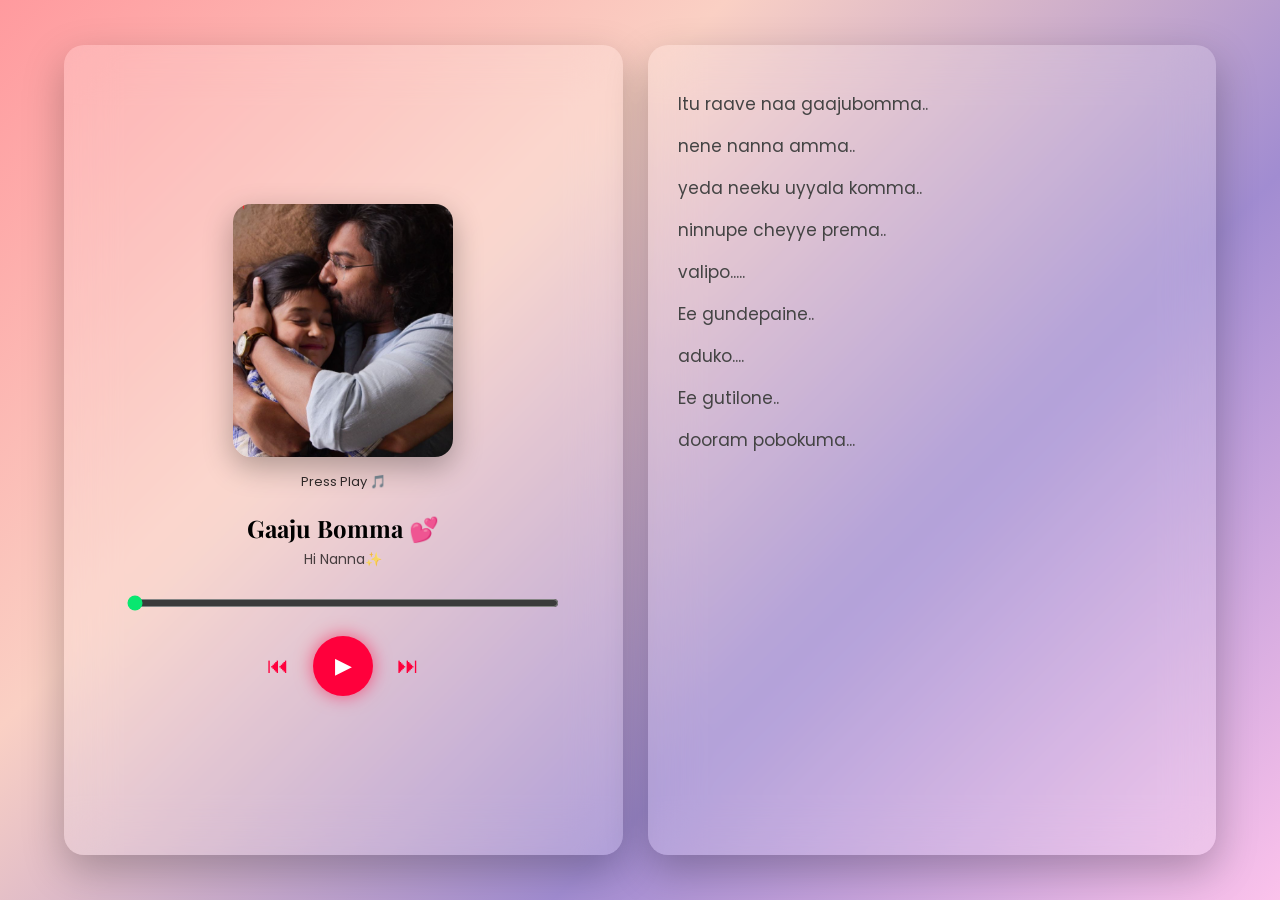
==== index.html @ d31b7506 "Initial commit" ====
<!DOCTYPE html>
<html lang="en">
<head>
  <meta charset="UTF-8">
  <title>Chinni Music Player 💕</title>
  <link rel="stylesheet" href="style.css">
</head>
<body>

<div class="player-container">

  <!-- LEFT SECTION -->
  <div class="left-section">

    <img src="Gaaju.png" class="album" id="album">

    <div id="currentLine" class="current-line">
      Press Play 🎵
    </div>

    <div class="song-info">
      <h1>Gaaju Bomma 💕</h1>
      <p>Hi Nanna✨</p>
    </div>

    <input type="range" id="progress" value="0">

    <div class="controls">
      <button id="prevBtn" class="control-btn">⏮</button>
      <button id="playBtn" class="play-btn">▶</button>
      <button id="nextBtn" class="control-btn">⏭</button>
    </div>

  </div>

  <!-- RIGHT SECTION -->
  <div class="right-section"></div>

  <audio id="song"></audio>

</div>

<script src="script.js"></script>
</body>
</html>
---- style.css ----
@import url('https://fonts.googleapis.com/css2?family=Playfair+Display:wght@500;600&family=Poppins:wght@300;400;600;700&display=swap');

/* ===== BODY ===== */
body {
  margin: 0;
  height: 100vh;
  overflow: hidden;
  font-family: 'Poppins', sans-serif;
  background: linear-gradient(135deg, #ff9a9e, #fad0c4, #a18cd1, #fbc2eb);

  display: flex;
  justify-content: center;
  align-items: center;
}

/* ===== MAIN WRAPPER ===== */
.player-container {
  width: 90%;
  max-width: 1200px;
  height: 90vh;

  display: flex;
  gap: 25px;              /* reduced gap */

  box-sizing: border-box;
}

/* ===== BOTH SECTIONS ===== */
.left-section,
.right-section {
  flex: 1;
  border-radius: 20px;

  backdrop-filter: blur(25px);
  background: rgba(255,255,255,0.18);
  box-shadow: 0 15px 40px rgba(0,0,0,0.25);
}

/* ===== LEFT SECTION ===== */
.left-section {
  display: flex;
  flex-direction: column;
  align-items: center;
  justify-content: center;

  padding: 25px;          /* reduced padding */
  text-align: center;
  gap: 15px;
}

.album {
  width: 220px;           /* slightly smaller */
  border-radius: 18px;
  box-shadow: 0 10px 30px rgba(0,0,0,0.3);
}

.song-info h1 {
  font-family: 'Playfair Display', serif;
  font-size: 24px;
  margin: 5px 0;
}

.song-info p {
  opacity: 0.7;
  margin: 0;
  font-size: 14px;
}

.current-line {
  font-size: 13px;
  opacity: 0.8;
}

/* ===== PROGRESS ===== */
#progress {
  width: 85%;
  margin: 10px 0;
  accent-color: #09e770;
}

/* ===== CONTROLS ===== */
.controls {
  display: flex;
  gap: 18px;
  align-items: center;
  justify-content: center;
}

.control-btn {
  background: transparent;
  border: none;
  font-size: 22px;
  cursor: pointer;
  color: #ff003c;
  transition: 0.3s;
}

.control-btn:hover {
  transform: scale(1.2);
}

.play-btn {
  width: 60px;
  height: 60px;
  border-radius: 50%;
  border: none;
  background: #ff003c;
  color: white;
  font-size: 22px;

  display: flex;
  align-items: center;
  justify-content: center;

  cursor: pointer;
  box-shadow: 0 0 18px rgba(255,0,60,0.6);
  transition: 0.3s;
}

.play-btn:hover {
  transform: scale(1.1);
}

/* ===== RIGHT SECTION (LYRICS) ===== */
.right-section {
  padding: 30px;
  overflow-y: auto;
  scroll-behavior: smooth;
}

/* Lyrics text */
.right-section p {
  font-size: 17px;
  margin: 16px 0;
  color: #444;
  transition: 0.3s ease;
}

.active {
  color: #ff003c;
  font-weight: 700;
  font-size: 20px;
}

/* ===== MOBILE ===== */
@media (max-width: 768px) {

  body {
    overflow: auto;
  }

  .player-container {
    flex-direction: column;
    height: auto;
    width: 95%;
  }

  .right-section {
    max-height: 300px;
  }

  .album {
    width: 190px;
  }
}
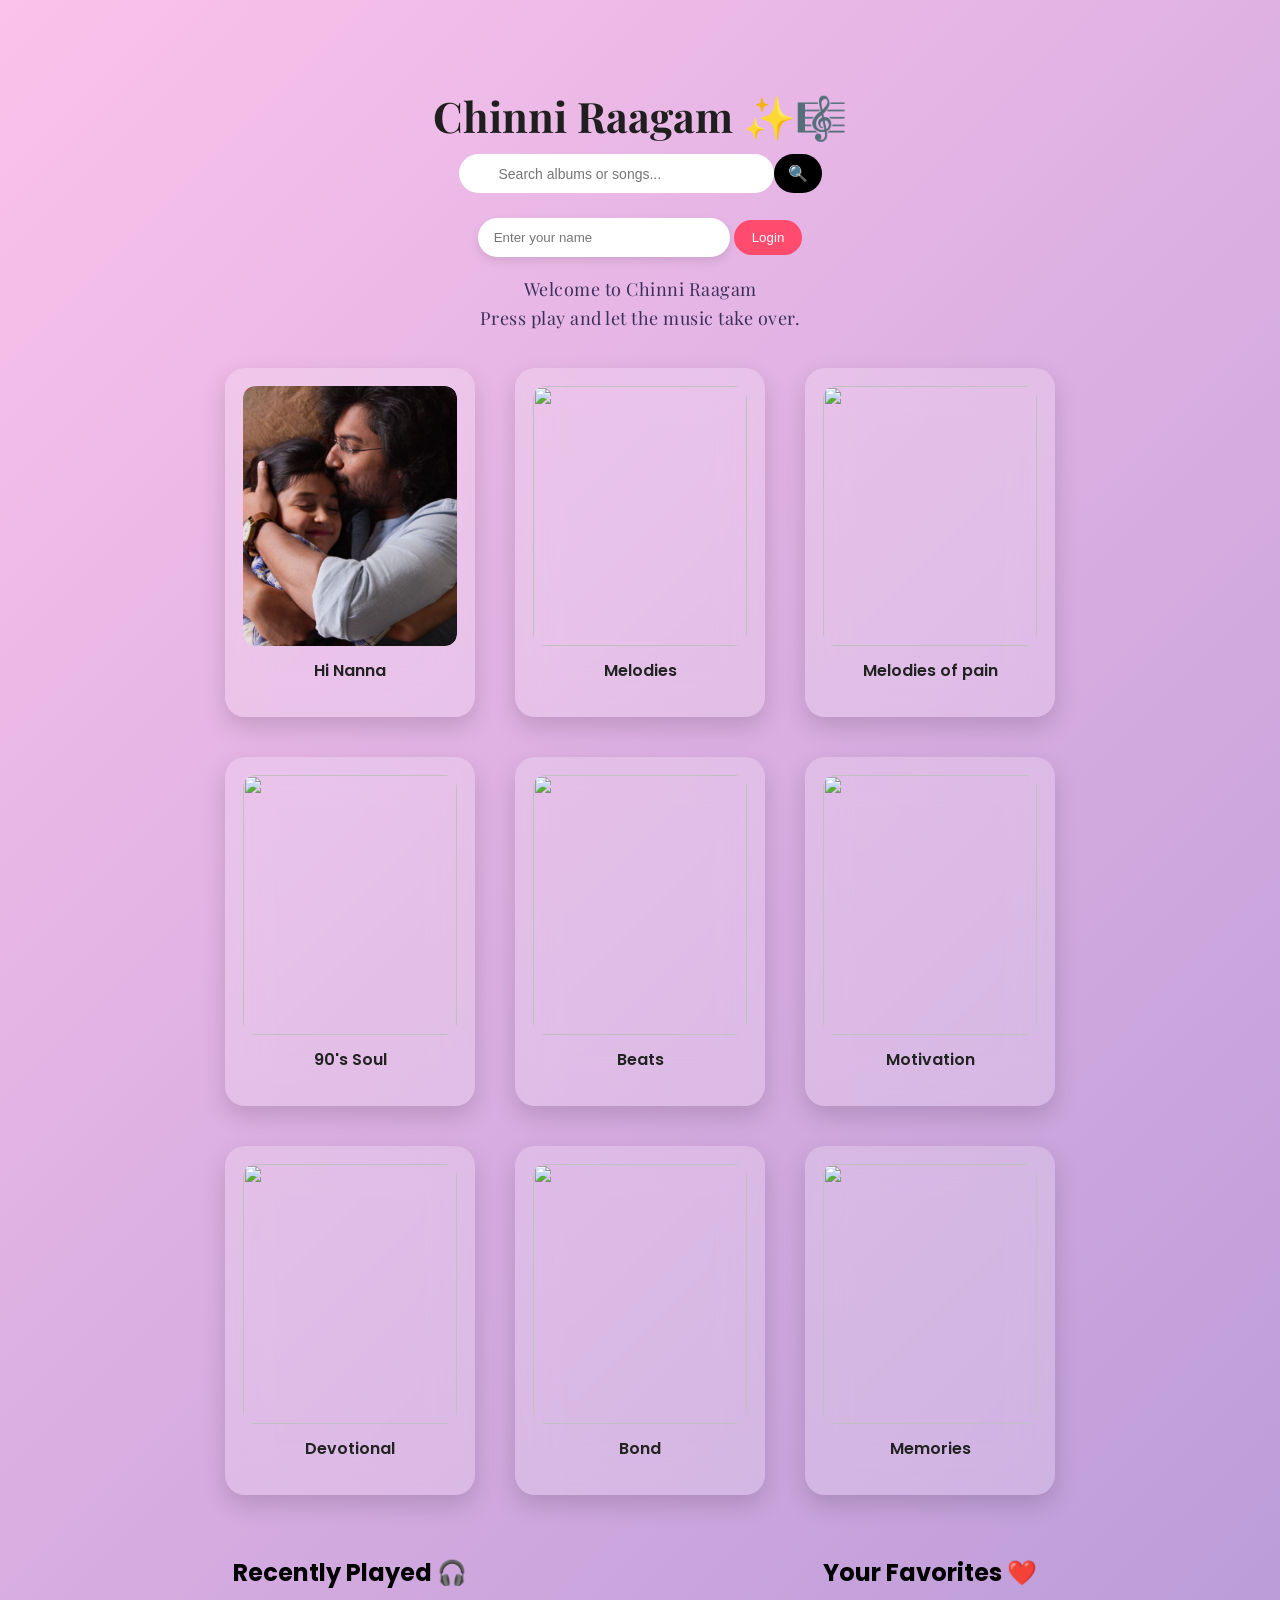
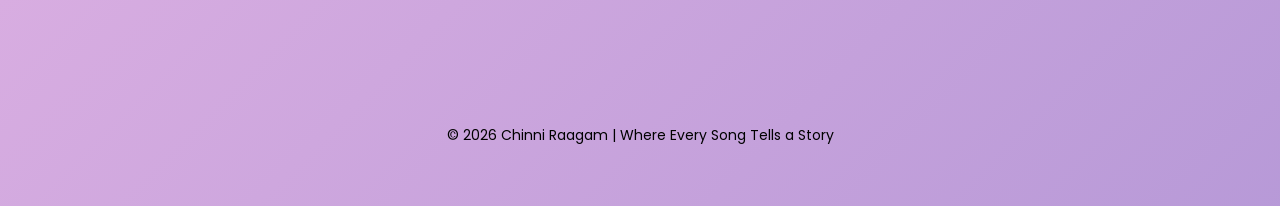
==== commit 526f889d: "index fixing" ====
--- a/index.html
+++ b/index.html
@@ -1,46 +1,261 @@
 <!DOCTYPE html>
 <html lang="en">
 <head>
-  <meta charset="UTF-8">
-  <title>Chinni Music Player 💕</title>
-  <link rel="stylesheet" href="style.css">
+<meta charset="UTF-8">
+<title>Chinni Raagam</title>
+<link rel="stylesheet" href="style.css">
 </head>
+
+<script src="script.js"></script>
 <body>
 
-<div class="player-container">
-
-  <!-- LEFT SECTION -->
-  <div class="left-section">
-
-    <img src="Gaaju.png" class="album" id="album">
-
-    <div id="currentLine" class="current-line">
-      Press Play 🎵
-    </div>
-
-    <div class="song-info">
-      <h1>Gaaju Bomma 💕</h1>
-      <p>Hi Nanna✨</p>
-    </div>
-
-    <input type="range" id="progress" value="0">
-
-    <div class="controls">
-      <button id="prevBtn" class="control-btn">⏮</button>
-      <button id="playBtn" class="play-btn">▶</button>
-      <button id="nextBtn" class="control-btn">⏭</button>
-    </div>
-
-  </div>
-
-  <!-- RIGHT SECTION -->
-  <div class="right-section"></div>
-
-  <audio id="song"></audio>
-
-</div>
-
-<script src="script.js"></script>
+<div class="home-wrapper">
+
+<h1 class="home-title">Chinni Raagam ✨🎼 </h1>
+<div class="search-box">
+
+
+
+<input 
+type="text"
+id="searchInput"
+placeholder="Search albums or songs... "
+
+onkeyup="searchMusic()"
+>
+<button onclick="searchMusic()" class="search-btn">🔍</button>
+
+
+</div>
+
+<div id="searchResults"></div>
+
+<div class="login-box">
+
+<input type="text" id="username"placeholder="Enter your name"> 
+
+<button onclick="loginUser()">Login</button>
+
+<p id="welcomeUser"></p>
+
+</div>
+
+<p class="home-text">
+Welcome to Chinni Raagam <br>
+Press play and let the music take over.
+</p>
+
+<div class="album-grid">
+
+<div class="album-card" onclick="location.href='album.html?album=HiNanna'">
+<div class="album-img">
+<img src="Gaaju.png">
+<div class="play-icon">▶</div>
+</div>
+<p>Hi Nanna</p>
+</div>
+
+<div class="album-card" onclick="location.href='album.html?album=melodies'">
+<div class="album-img">
+<img src="melodies.png">
+<div class="play-icon">▶</div>
+</div>
+<p>Melodies</p>
+</div>
+
+<div class="album-card" onclick="location.href='album.html?album=sad'">
+<div class="album-img">
+<img src="melody of pain.png">
+<div class="play-icon">▶</div>
+</div>
+<p>Melodies of pain</p>
+</div>
+
+<div class="album-card" onclick="location.href='album.html?album=soul'">
+<div class="album-img">
+<img src="90's soul.png">
+<div class="play-icon">▶</div>
+</div>
+<p>90's Soul</p>
+</div>
+
+<div class="album-card" onclick="location.href='album.html?album=beats'">
+<div class="album-img">
+<img src="Beats.png">
+<div class="play-icon">▶</div>
+</div>
+<p>Beats</p>
+</div>
+
+<div class="album-card" onclick="location.href='album.html?album=motivation'">
+<div class="album-img">
+<img src="motivation.png">
+<div class="play-icon">▶</div>
+</div>
+<p>Motivation</p>
+</div>
+<!-- Album 7 -->
+<div class="album-card" onclick="location.href='album.html?album=devotional'">
+
+<div class="album-img">
+<img src="devotional.png">
+<div class="play-icon">▶</div>
+</div>
+
+<p>Devotional</p>
+
+</div>
+
+<!-- Album 8 -->
+<div class="album-card" onclick="location.href='album.html?album=friendship'">
+
+<div class="album-img">
+<img src="Bonds.png">
+<div class="play-icon">▶</div>
+</div>
+
+<p>Bond</p>
+
+</div>
+
+<!-- Album 9 -->
+<div class="album-card" onclick="location.href='album.html?album=family'">
+
+<div class="album-img">
+<img src="Memories.png">
+<div class="play-icon">▶</div>
+</div>
+
+<p>Memories</p>
+
+</div>
+
+<h2>Recently Played 🎧</h2>
+
+<div id="recentList"></div>
+
+<h2>Your Favorites ❤️</h2>
+
+<div id="favoriteList"></div>
+
+</div>
+
+<footer class="home-footer">
+© 2026 Chinni Raagam | Where Every Song Tells a Story
+</footer>
+
+</div>
+
+<script>
+
+const musicData = {
+
+HiNanna:["Gaaju Bomma","Oo Chedhu Nijam","Ammaadi"],
+melodies:["Melody Song 1","Melody Song 2"],
+sad:["Sad Song 1"],
+soul:["Soul Song 1"],
+beats:["Beat Song 1"],
+motivation:["Motivation Song 1"],
+devotional:["Devotional Song 1"],
+friendship:["Friendship Song 1"],
+family:["Family Song 1"]
+
+};
+
+function searchMusic(){
+
+let input=document.getElementById("searchInput").value.toLowerCase();
+let results=document.getElementById("searchResults");
+
+results.innerHTML="";
+
+if(input==="") return;
+
+for(let album in musicData){
+
+musicData[album].forEach(song=>{
+
+if(song.toLowerCase().includes(input)){
+
+let div=document.createElement("div");
+
+div.className="result-item";
+div.innerText=song+" ("+album+")";
+
+div.onclick=function(){
+window.location.href="album.html?album="+album;
+};
+
+results.appendChild(div);
+
+}
+
+});
+
+}
+
+}
+
+
+
+/* LOGIN */
+
+function loginUser(){
+
+let name=document.getElementById("username").value;
+
+if(name===""){
+alert("Enter name");
+return;
+}
+
+localStorage.setItem("user",name);
+
+document.getElementById("welcomeUser").innerText="Welcome "+name+" 👋";
+
+loadFavorites();
+
+}
+
+
+
+
+window.onload=function(){
+
+let user=localStorage.getItem("user");
+
+if(user){
+document.getElementById("welcomeUser").innerText="Welcome "+user+" 🤗";
+loadFavorites();
+}
+
+};
+function loadRecent(){
+
+let recent = JSON.parse(localStorage.getItem("recentSongs")) || [];
+
+let container = document.getElementById("recentList");
+
+if(!container) return;
+
+container.innerHTML="";
+
+recent.forEach(song=>{
+
+let div=document.createElement("div");
+
+div.innerText="🎵 "+song;
+
+container.appendChild(div);
+
+});
+
+}
+
+loadRecent();
+
+
+
+</script>
 </body>
-</html>
- +</html>
--- a/style.css
+++ b/style.css
@@ -1,170 +1,448 @@
-@import url('https://fonts.googleapis.com/css2?family=Playfair+Display:wght@500;600&family=Poppins:wght@300;400;600;700&display=swap');
-
-/* ===== BODY ===== */
+@import url('https://fonts.googleapis.com/css2?family=Playfair+Display:wght@600&family=Poppins:wght@300;400;600&display=swap');
+
+/* ================= GLOBAL ================= */
+
 body {
   margin: 0;
-  height: 100vh;
-  overflow: hidden;
   font-family: 'Poppins', sans-serif;
-  background: linear-gradient(135deg, #ff9a9e, #fad0c4, #a18cd1, #fbc2eb);
-
-  display: flex;
-  justify-content: center;
-  align-items: center;
-}
-
-/* ===== MAIN WRAPPER ===== */
-.player-container {
+
+  background: linear-gradient(
+    -45deg,
+    #ff9a9e,
+    #fad0c4,
+    #a18cd1,
+    #fbc2eb
+  );
+
+  background-size: 400% 400%;
+  animation: gradientMove 12s ease infinite;
+
+  min-height: 100vh;
+}
+
+/* animated gradient */
+@keyframes gradientMove {
+
+  0% {
+    background-position: 0% 50%;
+  }
+
+  50% {
+    background-position: 100% 50%;
+  }
+
+  100% {
+    background-position: 0% 50%;
+  }
+
+}
+
+/* ================= PLAYER PAGE ================= */
+
+.main-container {
   width: 90%;
   max-width: 1200px;
-  height: 90vh;
-
+  margin: auto;
   display: flex;
-  gap: 25px;              /* reduced gap */
-
-  box-sizing: border-box;
-}
-
-/* ===== BOTH SECTIONS ===== */
-.left-section,
-.right-section {
+  gap: 40px;
+  padding: 40px 0;
+}
+
+/* LEFT PLAYER CARD */
+
+.player-card {
   flex: 1;
+  background: rgba(255,255,255,0.2);
+  backdrop-filter: blur(20px);
   border-radius: 20px;
-
-  backdrop-filter: blur(25px);
-  background: rgba(255,255,255,0.18);
-  box-shadow: 0 15px 40px rgba(0,0,0,0.25);
-}
-
-/* ===== LEFT SECTION ===== */
-.left-section {
+  padding: 40px 30px;
+  position: relative;
+}
+
+/* Back button */
+
+.back-row {
+  position: absolute;
+  top: 20px;
+  left: 20px;
+}
+
+.back-btn {
+  border: none;
+  background: rgba(0,0,0,0.1);
+  padding: 6px 14px;
+  border-radius: 20px;
+  cursor: pointer;
+  transition: 0.3s;
+}
+
+.back-btn:hover {
+  background: black;
+  color: white;
+}
+
+/* Center content */
+
+.center-content {
   display: flex;
   flex-direction: column;
   align-items: center;
-  justify-content: center;
-
-  padding: 25px;          /* reduced padding */
   text-align: center;
-  gap: 15px;
-}
-
-.album {
-  width: 220px;           /* slightly smaller */
-  border-radius: 18px;
-  box-shadow: 0 10px 30px rgba(0,0,0,0.3);
-}
-
-.song-info h1 {
+  margin-top: 40px;
+}
+
+/* Album image */
+
+#album {
+  width: 230px;
+  border-radius: 15px;
+  margin-bottom: 18px;
+}
+
+/* Current line */
+
+.current-line {
+  font-size: 15px;
+  margin-bottom: 8px;
+  font-weight: 500;
+}
+
+/* Song title */
+
+.center-content h1 {
   font-family: 'Playfair Display', serif;
-  font-size: 24px;
+  font-size: 28px;
   margin: 5px 0;
 }
 
-.song-info p {
-  opacity: 0.7;
-  margin: 0;
-  font-size: 14px;
-}
-
-.current-line {
-  font-size: 13px;
-  opacity: 0.8;
-}
-
-/* ===== PROGRESS ===== */
+/* Movie name */
+
+.movie-name {
+  margin-bottom: 18px;
+  font-size: 15px;
+}
+
+/* Progress bar */
+
 #progress {
-  width: 85%;
-  margin: 10px 0;
-  accent-color: #09e770;
-}
-
-/* ===== CONTROLS ===== */
+  width: 80%;
+  margin-bottom: 20px;
+}
+
+/* Controls */
+
 .controls {
   display: flex;
-  gap: 18px;
+  gap: 25px;
   align-items: center;
-  justify-content: center;
-}
-
-.control-btn {
-  background: transparent;
+}
+
+.controls button {
   border: none;
+  background: none;
   font-size: 22px;
   cursor: pointer;
-  color: #ff003c;
-  transition: 0.3s;
-}
-
-.control-btn:hover {
-  transform: scale(1.2);
-}
+}
+
+/* Play button */
 
 .play-btn {
   width: 60px;
   height: 60px;
   border-radius: 50%;
-  border: none;
-  background: #ff003c;
+  background: black;
   color: white;
   font-size: 22px;
-
   display: flex;
+  justify-content: center;
   align-items: center;
-  justify-content: center;
-
-  cursor: pointer;
-  box-shadow: 0 0 18px rgba(255,0,60,0.6);
-  transition: 0.3s;
-}
-
-.play-btn:hover {
-  transform: scale(1.1);
-}
-
-/* ===== RIGHT SECTION (LYRICS) ===== */
-.right-section {
-  padding: 30px;
+}
+
+/* RIGHT LYRICS CARD */
+
+.lyrics-card {
+  flex: 1;
+  background: rgba(255,255,255,0.2);
+  backdrop-filter: blur(20px);
+  border-radius: 20px;
+  padding: 50px 40px;
   overflow-y: auto;
-  scroll-behavior: smooth;
-}
-
-/* Lyrics text */
-.right-section p {
-  font-size: 17px;
-  margin: 16px 0;
-  color: #444;
-  transition: 0.3s ease;
+}
+
+/* Lyrics */
+
+.lyrics-container p {
+  font-size: 18px;
+  margin: 14px 0;
 }
 
 .active {
-  color: #ff003c;
-  font-weight: 700;
-  font-size: 20px;
-}
-
-/* ===== MOBILE ===== */
-@media (max-width: 768px) {
-
-  body {
-    overflow: auto;
-  }
-
-  .player-container {
-    flex-direction: column;
-    height: auto;
-    width: 95%;
-  }
-
-  .right-section {
-    max-height: 300px;
-  }
-
-  .album {
-    width: 190px;
-  }
-}
-
-
-
-
-
+  font-weight: bold;
+  font-size: 22px;
+}
+
+/* ================= HOME PAGE ================= */
+
+.home-wrapper{
+  text-align:center;
+  padding:60px 20px;
+}
+
+/* Title */
+
+
+.home-title{
+  font-family:'Playfair Display', serif;
+  font-size:42px;
+  margin-bottom:10px;
+  color:#1f1f1f;
+}
+
+/* Welcome text */
+
+.home-text{
+font-family: 'Playfair Display', serif;
+font-size:18px;
+color:#3b2f5a;
+margin-bottom:35px;
+line-height:1.6;
+letter-spacing:0.5px;
+}
+
+/* Album grid */
+
+.album-grid{
+  display:grid;
+  grid-template-columns:repeat(3,250px);
+  justify-content:center;
+  gap:40px;
+}
+
+/* Album card */
+
+
+.album-card{
+  background:rgba(255,255,255,0.2);
+  backdrop-filter:blur(20px);
+  border-radius:20px;
+  padding:18px;
+  cursor:pointer;
+  transition:all 0.35s ease;
+  box-shadow:0 10px 25px rgba(0,0,0,0.15);
+}
+
+.album-card:hover{
+  transform:translateY(-8px) scale(1.04);
+  box-shadow:0 20px 40px rgba(0,0,0,0.25);
+}
+
+/* Album image */
+
+
+.album-card img{
+  width:100%;
+  height:260px;
+  object-fit:cover;
+  border-radius:12px;
+  display:block;
+  transition:transform 0.5s ease;
+}
+.album-card:hover img{
+  transform:scale(1.08);
+}
+
+/* Album title */
+
+.album-card p{
+  margin-top:12px;
+  font-weight:600;
+  font-size:16px;
+  color:#222;
+}
+
+/* Footer */
+
+.home-footer{
+  margin-top:60px;
+  text-align:center;
+  font-size:14px;
+}
+.album-img{
+  position:relative;
+  width:100%;
+  height:260px;
+  overflow:hidden;
+  border-radius:12px;
+}
+
+.play-icon{
+position:absolute;
+top:50%;
+left:50%;
+transform:translate(-50%,-50%);
+width:50px;
+height:50px;
+background:black;
+color:white;
+border-radius:50%;
+display:flex;
+justify-content:center;
+align-items:center;
+font-size:20px;
+opacity:0;
+transition:0.3s;
+}
+
+.album-card:hover .play-icon{
+opacity:1;
+}
+/* SEARCH BAR */
+
+.search-box{
+position:relative;
+display:flex;
+justify-content:center;
+margin-bottom:25px;
+}
+
+.search-box input{
+width:260px;
+padding:10px 15px 10px 40px;
+border:none;
+border-radius:25px;
+outline:none;
+font-size:14px;
+}
+
+.search-icon{
+position:absolute;
+left:15px;
+top:50%;
+transform:translateY(-50%);
+font-size:16px;
+color:#444;
+}
+/* search button */
+.search-btn{
+background:black;
+color:white;
+border:none;
+padding:10px 14px;
+border-radius:20px;
+cursor:pointer;
+font-size:16px;
+}
+
+.search-btn:hover{
+background:#333;
+}
+
+/* SEARCH RESULTS */
+
+#searchResults{
+text-align:center;
+margin-bottom:20px;
+}
+
+.result-item{
+padding:6px;
+cursor:pointer;
+font-size:14px;
+}
+
+.result-item:hover{
+text-decoration:underline;
+}
+#favoriteList{
+display:flex;
+flex-direction:column;
+gap:8px;
+margin-top:10px;
+}
+#favoriteList div{
+background:rgba(255,255,255,0.25);
+backdrop-filter:blur(10px);
+padding:10px 15px;
+border-radius:12px;
+width:260px;
+font-weight:500;
+}
+.fav-item{
+display:flex;
+justify-content:space-between;
+align-items:center;
+background:rgba(255,255,255,0.25);
+padding:10px;
+border-radius:10px;
+margin:5px 0;
+width:260px;
+}
+.login-box input{
+padding:12px 16px;
+border-radius:25px;
+border:none;
+outline:none;
+width:220px;
+background:white;
+box-shadow:0 4px 10px rgba(0,0,0,0.1);
+}
+
+.login-box button{
+padding:10px 18px;
+border-radius:25px;
+background:#ff4b6e;
+color:white;
+border:none;
+cursor:pointer;
+font-weight:500;
+}
+/* WELCOME USER TEXT */
+
+#welcomeUser{
+font-family: 'Playfair Display', serif;
+font-size:18px;
+color:#4a3f7a;
+margin-top:10px;
+font-weight:600;
+letter-spacing:0.5px;
+text-decoration: underline;
+}
+/* RECENT SONGS */
+
+#recentList{
+display:flex;
+flex-direction:column;
+gap:8px;
+margin-bottom:20px;
+}
+
+#recentList div{
+background:rgba(255,255,255,0.25);
+padding:8px 12px;
+border-radius:10px;
+width:240px;
+}
+/* RECENT + FAVORITES LAYOUT */
+
+.music-sections{
+display:flex;
+justify-content:space-between;
+margin-top:60px;
+padding:0 80px;
+}
+
+.recent-section{
+width:45%;
+}
+
+.favorite-section{
+width:45%;
+}
+
+#recentList,
+#favoriteList{
+margin-top:15px;
+display:flex;
+flex-direction:column;
+gap:12px;
+}
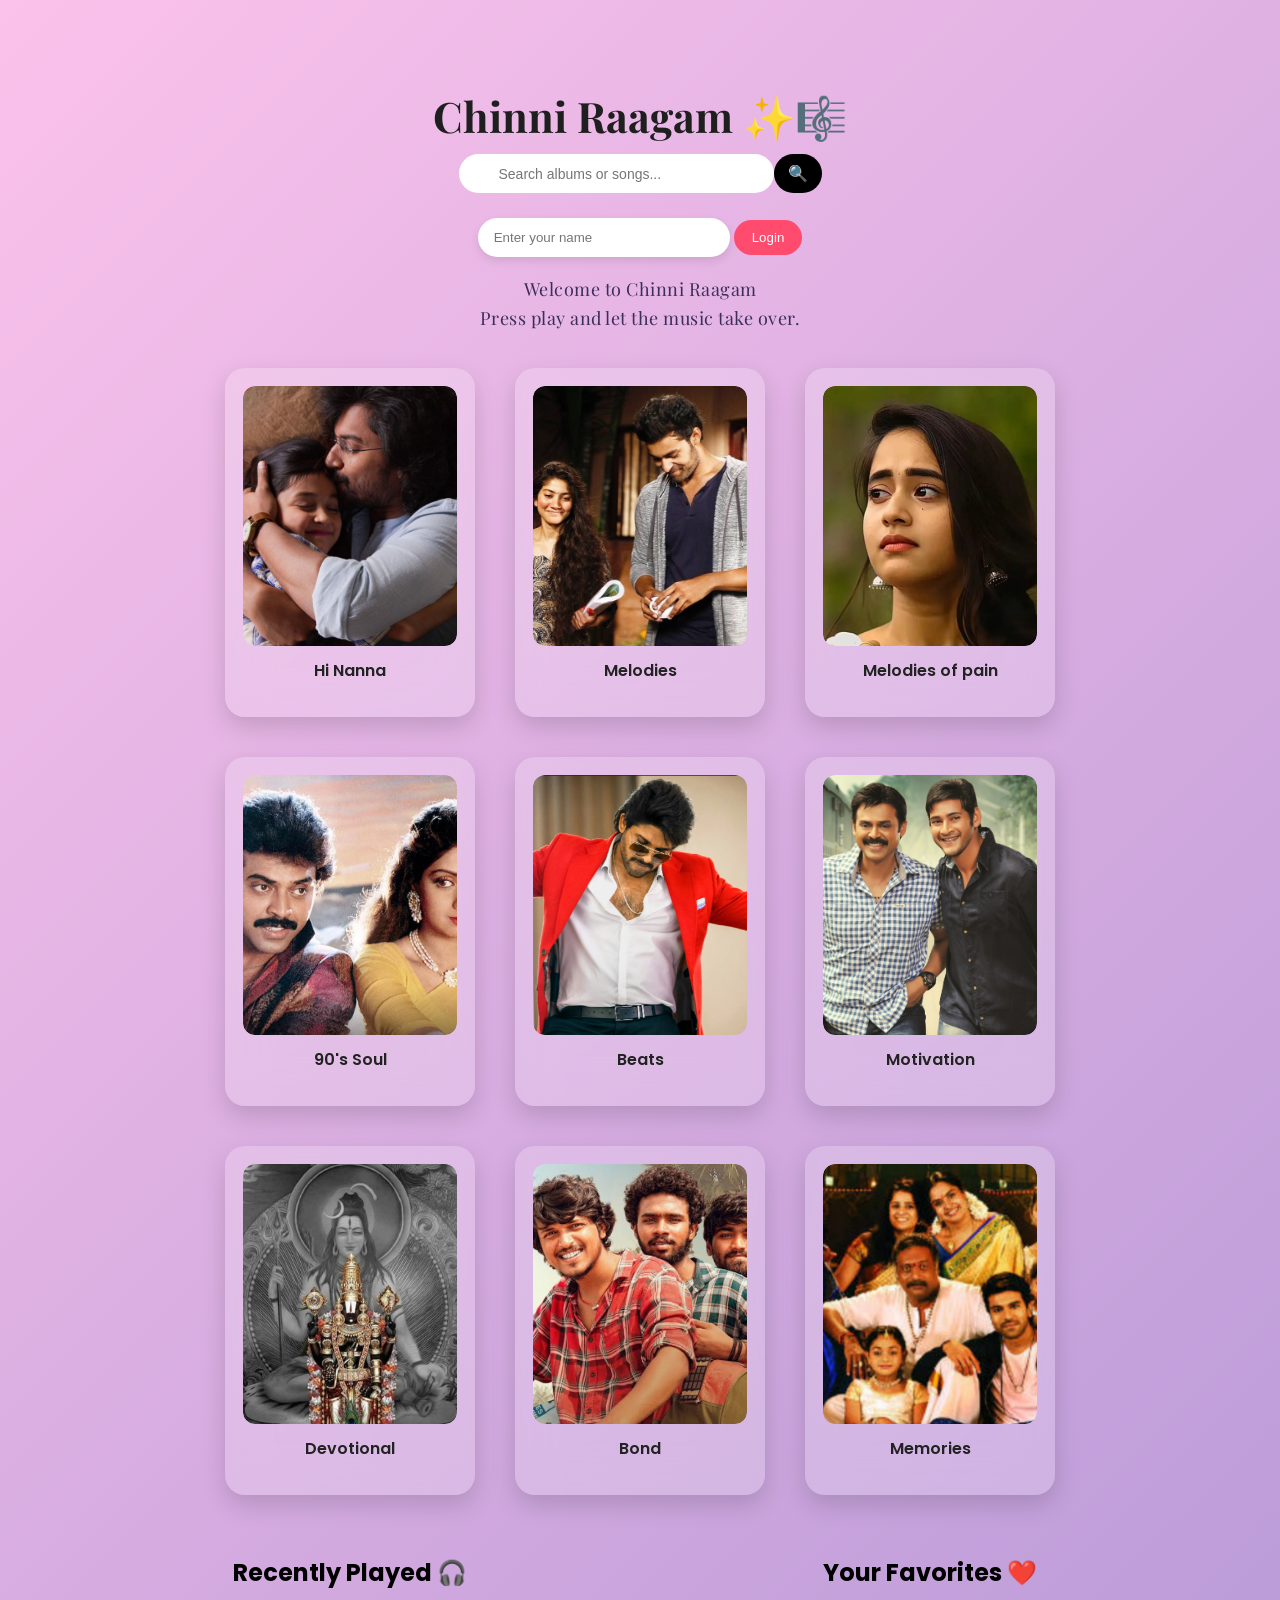
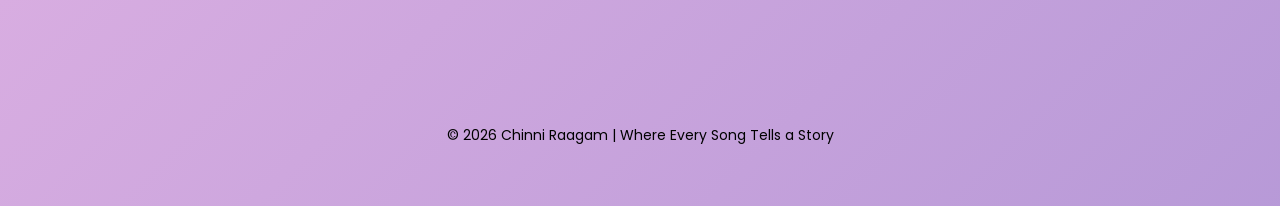
==== commit f1756d24: "images fixing" ====
--- a/index.html
+++ b/index.html
@@ -49,7 +49,7 @@
 
 <div class="album-card" onclick="location.href='album.html?album=HiNanna'">
 <div class="album-img">
-<img src="Gaaju.png">
+<img src="images/Gaaju.png">
 <div class="play-icon">▶</div>
 </div>
 <p>Hi Nanna</p>
@@ -57,7 +57,7 @@
 
 <div class="album-card" onclick="location.href='album.html?album=melodies'">
 <div class="album-img">
-<img src="melodies.png">
+<img src="images/melodies.png">
 <div class="play-icon">▶</div>
 </div>
 <p>Melodies</p>
@@ -65,7 +65,7 @@
 
 <div class="album-card" onclick="location.href='album.html?album=sad'">
 <div class="album-img">
-<img src="melody of pain.png">
+<img src="images/melody of pain.png">
 <div class="play-icon">▶</div>
 </div>
 <p>Melodies of pain</p>
@@ -73,7 +73,7 @@
 
 <div class="album-card" onclick="location.href='album.html?album=soul'">
 <div class="album-img">
-<img src="90's soul.png">
+<img src="images/90's soul.png">
 <div class="play-icon">▶</div>
 </div>
 <p>90's Soul</p>
@@ -81,7 +81,7 @@
 
 <div class="album-card" onclick="location.href='album.html?album=beats'">
 <div class="album-img">
-<img src="Beats.png">
+<img src="images/Beats.png">
 <div class="play-icon">▶</div>
 </div>
 <p>Beats</p>
@@ -89,7 +89,7 @@
 
 <div class="album-card" onclick="location.href='album.html?album=motivation'">
 <div class="album-img">
-<img src="motivation.png">
+<img src="images/motivation.png">
 <div class="play-icon">▶</div>
 </div>
 <p>Motivation</p>
@@ -98,7 +98,7 @@
 <div class="album-card" onclick="location.href='album.html?album=devotional'">
 
 <div class="album-img">
-<img src="devotional.png">
+<img src="images/devotional.png">
 <div class="play-icon">▶</div>
 </div>
 
@@ -110,7 +110,7 @@
 <div class="album-card" onclick="location.href='album.html?album=friendship'">
 
 <div class="album-img">
-<img src="Bonds.png">
+<img src="images/Bonds.png">
 <div class="play-icon">▶</div>
 </div>
 
@@ -122,7 +122,7 @@
 <div class="album-card" onclick="location.href='album.html?album=family'">
 
 <div class="album-img">
-<img src="Memories.png">
+<img src="images/Memories.png">
 <div class="play-icon">▶</div>
 </div>
 
